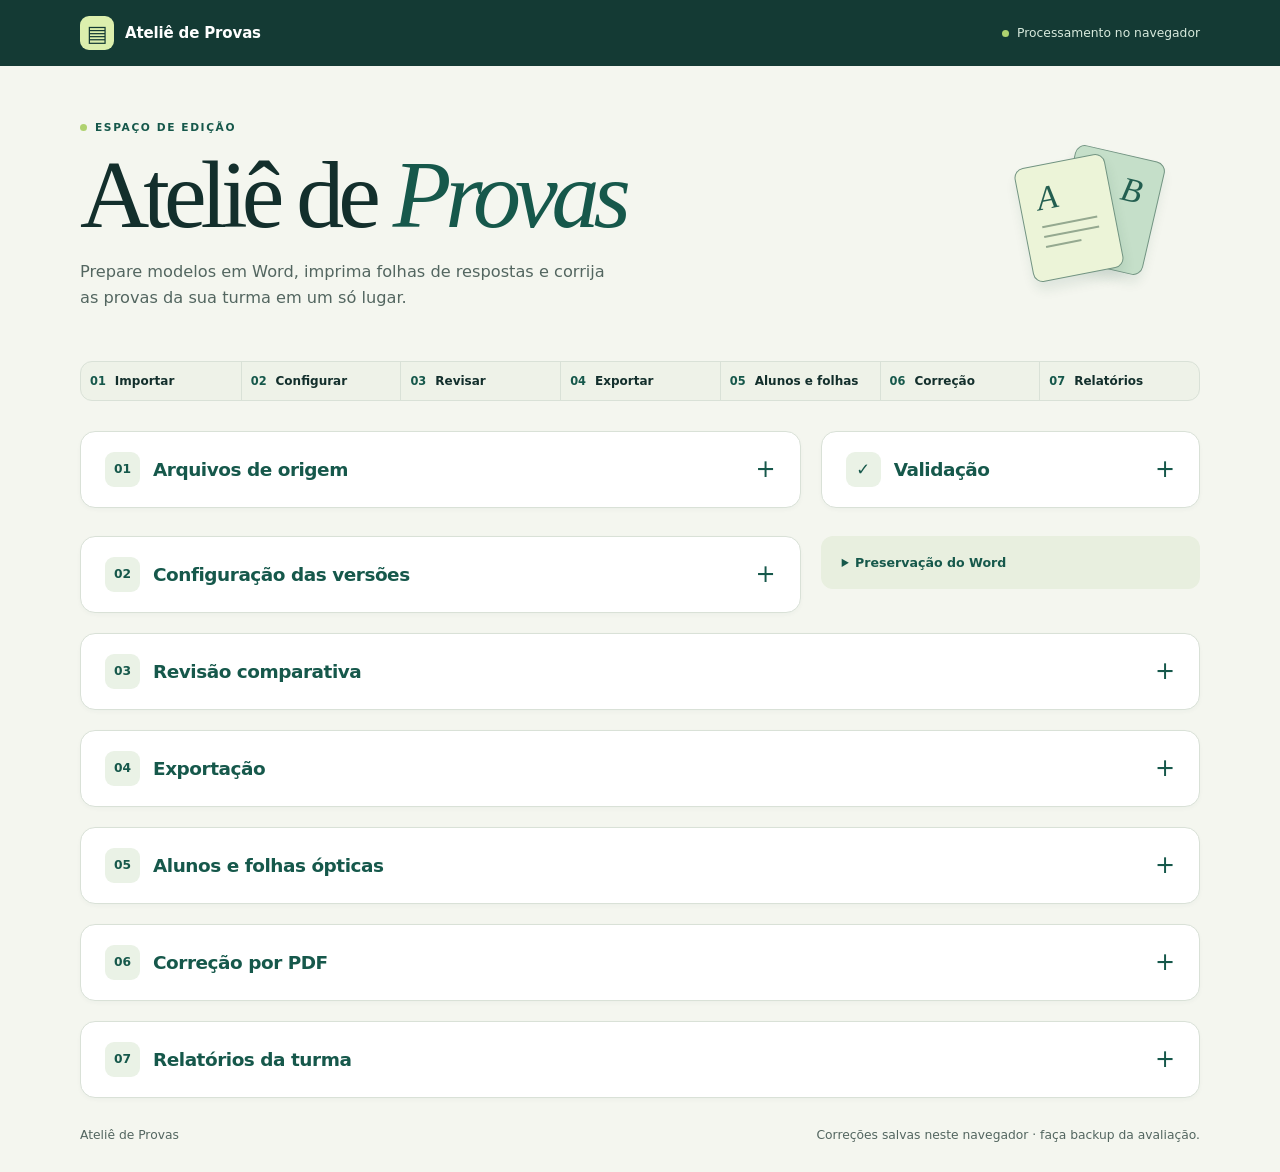
==== index.html @ 63db55b0 "Add files via upload" ====
<!doctype html>
<html lang="pt-BR"><head><meta charset="utf-8"><meta name="viewport" content="width=device-width,initial-scale=1">
<meta name="description" content="Organize, compare e exporte versões editáveis de provas em Word."><title>Ateliê de Provas</title>
<link rel="stylesheet" href="style.css?v=11"><script defer src="zip.js"></script><script defer src="engine.js"></script><script defer src="modules.js?v=10"></script><script defer src="app.js?v=10"></script><script type="module" src="correction.js?v=19"></script></head>
<body><header class="top"><div class="top-inner"><a href="#inicio" class="brand"><span class="mark">▤</span> Ateliê de Provas</a><span class="privacy"><i></i> Processamento no navegador</span></div></header>
<main id="inicio">
<section class="intro"><div><div class="eyebrow"><span></span> ESPAÇO DE EDIÇÃO</div><h1>Ateliê de <em>Provas</em></h1><p>Prepare modelos em Word, imprima folhas de respostas e corrija as provas da sua turma em um só lugar.</p></div><div class="intro-art" aria-hidden="true"><div class="sheet back">B</div><div class="sheet front">A <b></b><b></b><b></b></div></div></section>
<nav aria-label="Etapas" class="steps"><a href="#importar"><b>01</b> Importar</a><a href="#configurar"><b>02</b> Configurar</a><a href="#revisar"><b>03</b> Revisar</a><a href="#exportar"><b>04</b> Exportar</a><a href="#alunos"><b>05</b> Alunos e folhas</a><a href="#correcao"><b>06</b> Correção</a><a href="#relatorios"><b>07</b> Relatórios</a></nav>
<div class="layout"><div class="stack">
<details class="card module-panel" id="importar"><summary class="module-summary"><div class="card-heading"><span class="index">01</span><div><h2>Arquivos de origem</h2><p>Carregue a prova-base e indique as respostas corretas.</p></div></div></summary><div class="module-body">
<label class="drop" id="drop"><input type="file" id="source" accept=".docx"><span class="upload-icon" aria-hidden="true">↑</span><strong id="source-name">Selecionar prova-base</strong><small id="source-info">Arraste ou escolha um arquivo .docx</small></label>
<div class="key-head"><label for="key">Gabarito consolidado</label><label class="file-button"><input type="file" id="key-file" accept=".docx,.csv,.tsv,.txt">Importar gabarito</label></div>
<textarea id="key" rows="3" spellcheck="false" placeholder="Questão;Base;A;B&#10;1;D;C;A&#10;2;C;B;D"></textarea>
<details><summary>Formatos aceitos e exemplo</summary><p>Use uma linha por questão. A primeira coluna tem o número original. A coluna Base tem a letra correta no original. As colunas opcionais A a D indicam a letra desejada por posição em cada versão. Você pode importar uma tabela Word, CSV, TSV ou texto.</p><p>Para informar só as respostas originais, cole uma sequência como <code>1-D, 2-C</code> ou uma coluna de letras na ordem da prova. Se houver gabarito interno completo, o campo pode ficar vazio.</p></details>
</div></details>
<details class="card module-panel" id="configurar"><summary class="module-summary"><div class="card-heading"><span class="index">02</span><div><h2>Configuração das versões</h2><p>Escolha quantos modelos deseja preparar.</p></div></div></summary><div class="module-body">
<fieldset><legend>Quantidade de versões</legend><div class="radios"><label><input type="radio" name="count" value="1"><span>1</span></label><label><input type="radio" name="count" value="2"><span>2</span></label><label><input type="radio" name="count" value="3"><span>3</span></label><label><input type="radio" name="count" value="4" checked><span>4</span></label></div></fieldset>
<div class="checks"><label><input type="checkbox" id="reorder" checked> Reorganizar questões</label><label><input type="checkbox" id="mix" checked> Reorganizar alternativas</label><label><input type="checkbox" id="keep" checked> Manter as linhas de gabarito interno no Word</label></div>
<button class="primary" id="generate" disabled>Gerar versões <span aria-hidden="true">→</span></button>
</div></details></div>
<aside class="stack">
<details class="card monitor module-panel" id="validation-panel"><summary class="module-summary"><div class="card-heading"><span class="index icon">✓</span><div><h2>Validação</h2><p>Acompanhe a conversão.</p></div></div></summary><div class="module-body">
<div id="status" class="status" role="status">Aguardando a prova-base</div><dl><div><dt>Questões detectadas</dt><dd id="q-count">—</dd></div><div><dt>Alternativas detectadas</dt><dd id="a-count">—</dd></div><div><dt>Versões verificadas</dt><dd id="v-count">—</dd></div></dl>
<h3>Registro da conversão</h3><ul id="log" aria-live="polite"><li>Nenhuma conversão iniciada.</li></ul></div></details>
<details class="note module-note"><summary>Preservação do Word</summary><p>Os blocos originais, estilos e elementos do Word são reaproveitados. Os números e letras são atualizados para refletir a nova ordem.</p><p>A prévia é comparativa. A paginação final depende do Word e da nova ordem dos blocos.</p></details>
</aside></div>
<details class="card wide module-panel" id="revisar"><summary class="module-summary"><div class="card-heading"><span class="index">03</span><div><h2>Revisão comparativa</h2><p>Veja a questão original ao lado da versão reorganizada.</p></div></div></summary><div class="module-body">
<div id="review-empty" class="empty">As versões geradas aparecem aqui para revisão.</div>
<div id="review" hidden><div class="review-tools"><label>Versão <select id="version"></select></label><label>Questão <select id="question"></select></label><span class="badge">✓ XML validado</span></div><div class="compare"><article><h3 id="original-title">Original</h3><div class="paper" id="original"></div></article><article><h3 id="output-title">Versão</h3><div class="paper" id="output"></div></article></div><details class="results"><summary>Gabarito e mapa da versão</summary><div class="table-scroll"><table><thead><tr><th>Nova posição</th><th>Questão original</th><th>Gabarito original</th><th>Novo gabarito</th><th>Ordem original das alternativas</th></tr></thead><tbody id="mapping"></tbody></table></div></details></div>
</div></details>
<details class="card wide module-panel" id="exportar"><summary class="module-summary"><div class="card-heading"><span class="index">04</span><div><h2>Exportação</h2><p>Baixe os documentos editáveis e o gabarito consolidado.</p></div></div></summary><div class="module-body"><div id="exports" class="exports"><div class="empty">Gere as versões para liberar os downloads.</div></div></div></details>

<details class="card wide module-panel" id="alunos"><summary class="module-summary"><div class="card-heading"><span class="index">05</span><div><h2>Alunos e folhas ópticas</h2><p>Uma folha A4 por aluno, com 10 a 100 questões e cinco alternativas (A, B, C, D e E).</p></div></div></summary><div class="module-body">
<div class="cor-grid"><div><label for="exam-title">Nome da avaliação</label><input id="exam-title" value="Avaliação" maxlength="100"><label for="roster">Lista de alunos — RA;Nome;Turma;Chamada</label><textarea id="roster" rows="6" placeholder="RA;Nome;Turma;Chamada&#10;001;Ana Silva;1º A;1&#10;002;Bruno Lima;1º A;2"></textarea><label class="file-button">Importar planilha Excel ou CSV<input type="file" id="roster-file" accept=".xlsx,.xls,.csv,.txt"></label><div id="spreadsheet-map" hidden><label for="workbook-sheet">Aba da planilha</label><select id="workbook-sheet"></select><div class="column-map"><label>Coluna do RA<select id="column-ra"></select></label><label>Coluna do nome<select id="column-name"></select></label><label>Coluna do número de chamada<select id="column-call"></select></label></div><p id="sheet-class" class="status"></p><p id="import-preview" class="help"></p><label for="import-mode">Como carregar esta aba</label><select id="import-mode"><option value="replace">Substituir a lista atual</option><option value="append">Acrescentar à lista atual</option></select><button class="secondary" id="apply-roster">Carregar alunos da aba selecionada</button><p class="help">A turma será preenchida automaticamente com o nome da aba selecionada. Não é necessário ter uma coluna de turma. Confira as colunas de RA, nome e chamada; os RAs são mantidos como texto.</p></div></div>
<div><label for="question-count">Quantidade de questões</label><input id="question-count" type="number" min="10" max="100" step="1" readonly aria-describedby="count-help" placeholder="Gere as versões primeiro"><p id="count-help" class="help">Total automático de questões objetivas das versões geradas nas etapas 01 a 04. Todas as versões devem ter o mesmo total, entre 10 e 100 questões, com cinco alternativas por questão.</p><label for="exam-versions">Versões disponíveis nesta avaliação</label><input id="exam-versions" value="A B C D" placeholder="A B C D" maxlength="60"><p class="help">Informe de 1 a 6 versões, separadas por espaço (ex.: A B C D ou 1 2 3 4). O aluno deverá marcar uma delas no cartão.</p><label for="grading-keys">Gabaritos por modelo</label><textarea id="grading-keys" rows="6" placeholder="A: A B C D E A B C D E&#10;B: B A E C D B A E C D"></textarea><button class="secondary" id="use-models">Usar gabaritos das versões geradas</button><p class="help">Use A a E. Para anular uma questão, use X. Cada gabarito deve ter o mesmo total de questões objetivas das versões geradas. Para imprimir os cartões, o gabarito pode ficar vazio. Preencha antes de corrigir. Se editar o gabarito após a correção, clique em <strong>Salvar avaliação</strong> para recalcular as notas com as respostas já confirmadas.</p><label for="max-grade">Nota máxima</label><input id="max-grade" type="number" min="0.1" max="1000000" step="0.1" value="10"></div></div>
<details id="student-manager"><summary>Escolher ou remover alunos importados</summary><p class="help">Marque os alunos que participarão desta avaliação. Somente os marcados entram nos cartões, na correção e no percentual de participação. A planilha original não é alterada. Salve a avaliação para aplicar as mudanças.</p><div class="cor-actions"><label for="student-search">Buscar nome, RA ou chamada</label><input id="student-search" type="search" placeholder="Buscar aluno"><label for="student-group">Turma</label><select id="student-group"><option value="">Todas as turmas</option></select><button class="secondary" id="select-visible">Selecionar exibidos</button><button class="secondary" id="unselect-visible">Desmarcar exibidos</button><button class="secondary" id="remove-unselected">Remover desmarcados</button><button class="secondary" id="undo-roster" disabled>Desfazer última remoção</button></div><p id="selection-status" class="status" role="status"></p><div id="student-choice-table" class="table-scroll student-choice-table"></div></details><details id="scoring-editor"><summary>Pesos e pontuação por questão</summary><label for="scoring-mode">Forma de calcular a nota</label><select id="scoring-mode"><option value="equal">Questões com o mesmo valor</option><option value="weights">Pesos diferentes, distribuídos na nota máxima</option><option value="points">Pontos diretos por questão</option></select><div id="scoring-fields" hidden><label for="question-scores">Questão original; peso ou pontos — uma por linha</label><textarea id="question-scores" rows="6" placeholder="1;2&#10;2;1&#10;3;0,5"></textarea><p class="help">Os valores seguem a questão original quando a ordem muda nas versões. Aceita vírgula decimal e zero. A soma precisa ser maior que zero. No modo pontos, a nota máxima é a soma dos pontos.</p><div id="scoring-preview" class="table-scroll"></div></div><p id="scoring-summary" class="status" role="status">Todas as questões têm o mesmo valor.</p><p class="help">Salve a avaliação para recalcular as notas já corrigidas. As respostas dos alunos serão preservadas quando mudar apenas a pontuação.</p></details><div class="cor-actions"><button class="primary" id="save-exam">Salvar avaliação</button><button class="secondary" id="print-sheets">Imprimir folhas / Salvar PDF</button><button class="secondary" id="backup">Baixar backup</button><label class="file-button">Restaurar backup<input type="file" id="restore" accept=".json"></label><button type="button" class="secondary" id="clear-assessment">Limpar dados da avaliação</button></div><div id="exam-status" class="status" role="status">Cadastre a turma e os gabaritos para começar.</div><p class="help">Os dados são salvos apenas neste navegador. Baixe um backup para guardar ou transferir a avaliação. A importação de backup substitui a avaliação após sua confirmação.</p></div></details>
<details class="card wide module-panel" id="correcao"><summary class="module-summary"><div class="card-heading"><span class="index">06</span><div><h2>Correção por PDF</h2><p>Digitalize as folhas deste site em A4, na vertical, com os quatro quadrados dos cantos visíveis.</p></div></div></summary><div class="module-body">
<div class="checks"><label><input type="checkbox" id="auto-confirm-scans" checked> Confirmar automaticamente pelo RA da folha</label></div>
<p class="help">O site confere o RA e o nome no cabeçalho. Quando a leitura não identificar os alunos e as folhas estiverem na ordem da lista, use Vincular folhas em lote.</p>
<label class="drop"><input type="file" id="scans" accept=".pdf,image/png,image/jpeg" multiple><span class="upload-icon">↑</span><strong>Selecionar PDF ou imagens</strong><small>Leitura local. Para fotos, mantenha a folha reta e bem iluminada.</small></label>
<div class="cor-actions"><button type="button" id="clear-scans" class="secondary" disabled>Limpar folhas importadas</button><span class="help">As correções confirmadas ficam salvas.</span></div>
<div id="scan-status" class="status" role="status">A confirmação automática exige aluno identificado, quatro referências, versão reconhecida e respostas sem dúvida.</div>
<section id="pending-scans" aria-labelledby="pending-scan-heading" hidden>
<h3 id="pending-scan-heading" tabindex="-1">Folhas pendentes de revisão</h3>
<p id="pending-scan-count" class="help" role="status"></p>
<details id="bulk-links" class="bulk-links" hidden>
<summary>Vincular folhas em lote</summary>
<p class="help">Use quando as páginas selecionadas estiverem na mesma sequência da lista de alunos. Indique quem corresponde à primeira página e confira a prévia, especialmente se houve faltas ou páginas puladas.</p>
<div class="cor-grid">
<label>Turma <select id="bulk-group"></select></label>
<label>Aluno da primeira página <select id="bulk-student"></select></label>
<label>Primeira página da fila <input id="bulk-first" type="number" min="1" step="1" value="1"></label>
<label>Última página da fila <input id="bulk-last" type="number" min="1" step="1" aria-describedby="bulk-end-help"><small id="bulk-end-help" class="help">Em branco, usa a última página importada.</small></label>
</div>
<div id="bulk-preview" class="table-scroll"></div>
<div class="checks"><label><input id="bulk-grade" type="checkbox" checked> Registrar também as notas das folhas com leitura completa</label></div>
<div class="cor-actions"><button type="button" id="apply-bulk-links" class="primary" disabled>Aplicar vínculos em lote</button></div>
<p id="bulk-status" class="status" role="status"></p>
</details>
<div id="pending-scan-table" class="table-scroll"></div>
</section>
<div id="review-scans" hidden><div class="cor-actions"><button id="prev-scan" class="secondary">← Anterior</button><span id="page-label" tabindex="-1"></span><button id="next-scan" class="secondary">Próxima →</button></div><div class="cor-grid"><div><canvas id="scan-preview" aria-label="Folha digitalizada"></canvas></div><div><label for="scan-student">Aluno desta página</label><select id="scan-student"></select><label for="scan-model">Modelo da prova</label><select id="scan-model"></select><p id="read-status" class="help"></p><div id="answers-grid"></div><p class="help">? indica marcação duvidosa; — indica resposta em branco. Duas marcas exigem revisão. Clique na resposta para ajustar.</p><button class="primary" id="confirm-scan">Confirmar correção desta página</button></div></div></div></div></details>
<details class="card wide module-panel" id="relatorios"><summary class="module-summary"><div class="card-heading"><span class="index">07</span><div><h2>Relatórios da turma</h2><p>Somente páginas revisadas e confirmadas entram nas notas.</p></div></div></summary><div class="module-body"><div id="grade-stats" class="cor-stats"></div><div class="cor-actions"><button class="secondary" id="export-grades">Exportar relatório Excel</button><button class="secondary" id="print-report">Imprimir relatório / PDF</button><button type="button" class="secondary" id="clear-results" disabled>Limpar resultados</button></div><div id="report-status" class="status" role="status"></div><div class="report-filter"><label for="report-group">Filtrar detalhes por turma</label><select id="report-group"><option value="">Todas as turmas</option></select></div><details class="report-section"><summary>Participação e desempenho por turma</summary><div class="report-section-body"><p class="help">Participação = alunos com correção confirmada ÷ alunos cadastrados. As médias consideram somente correções confirmadas.</p><div id="class-stats" class="table-scroll"></div></div></details><details class="report-section"><summary>Notas individuais</summary><div class="report-section-body"><div class="table-scroll"><table><thead><tr><th>Aluno</th><th>Turma</th><th>Chamada</th><th>Modelo</th><th>Acertos</th><th>Nota</th></tr></thead><tbody id="grades"></tbody></table></div></div></details><details class="report-section"><summary>Gráfico de colunas — desempenho geral e por turma</summary><div class="report-section-body"><p class="help">Percentual médio da pontuação alcançada. Selecione uma coluna para ver alunos, acertos e notas.</p><div id="performance-columns" class="column-chart"></div><div id="performance-people" class="table-scroll"></div></div></details><details class="report-section"><summary>Gráfico de colunas — acertos por questão</summary><div class="report-section-body"><p class="help">Cada coluna mostra a quantidade e o percentual de acertos. Selecione uma coluna para identificar os alunos que acertaram. Questões anuladas contam como ponto atribuído.</p><div id="question-columns" class="column-chart"></div><p id="chart-question-summary" class="status"></p><div id="chart-correct-students" class="table-scroll"></div><div id="question-stats" class="table-scroll"></div></div></details><details class="report-section"><summary>Mesma questão nas diferentes versões</summary><div class="report-section-body"><div id="original-stats" class="table-scroll"></div></div></details><details id="individual-review"><summary>Revisar cada questão individualmente</summary><div class="cor-actions"><label for="report-model">Versão</label><select id="report-model"></select><label for="report-question">Questão</label><select id="report-question"></select><button class="secondary" id="question-prev">← Anterior</button><button class="secondary" id="question-next">Próxima →</button></div><div id="question-content" class="paper question-content"></div><div id="question-summary" class="help"></div><div id="answer-distribution" class="table-scroll"></div><h3>Respostas dos alunos nesta questão</h3><div id="question-students" class="table-scroll"></div></details></div></details>
</main><footer><span>Ateliê de Provas</span><span>Correções salvas neste navegador · faça backup da avaliação.</span></footer></body></html>
---- style.css ----
:root{--ink:#132f2c;--muted:#536660;--green:#16584b;--paper:#f4f6ef;--line:#d9e1d7;--white:#fff;--lime:#dcefad;font-family:system-ui,-apple-system,sans-serif;color:var(--ink);background:var(--paper);font-size:15px;scroll-behavior:smooth}
*{box-sizing:border-box}body{margin:0}a{color:inherit;text-decoration:none}button,input,textarea,select{font:inherit}button,summary,select{cursor:pointer}[hidden]{display:none!important}:focus-visible{outline:3px solid #2b9077;outline-offset:3px}
.top{background:#143a34;color:#fff}.top-inner,main,footer{width:min(1120px,calc(100% - 48px));margin:auto}.top-inner{height:66px;display:flex;align-items:center;justify-content:space-between}.brand{display:flex;align-items:center;gap:11px;font-weight:650;letter-spacing:-.01em}.mark{background:var(--lime);color:#143a34;display:grid;place-items:center;border-radius:9px;width:34px;height:34px;font-size:22px}.privacy{font-size:.82rem;color:#d7e9dc;display:flex;gap:8px;align-items:center}.privacy i,.eyebrow span{width:7px;height:7px;background:#afd26f;border-radius:50%;display:inline-block}
.intro{padding:55px 45px 50px 0;display:flex;justify-content:space-between;align-items:center;gap:25px}.eyebrow{font-size:.71rem;font-weight:800;letter-spacing:.15em;color:var(--green);display:flex;align-items:center;gap:8px}h1{font-family:Georgia,serif;font-weight:500;letter-spacing:-.063em;line-height:.98;font-size:clamp(3.1rem,8vw,6.4rem);margin:14px 0 17px}h1 em{color:var(--green);font-weight:500}.intro p{max-width:525px;color:var(--muted);margin:0;font-size:1.08rem;line-height:1.6}.intro-art{position:relative;width:142px;height:136px;flex:none}.sheet{position:absolute;width:92px;height:116px;border-radius:10px;border:1px solid #729482;display:flex;flex-direction:column;padding:14px 17px;font:italic 34px Georgia;color:#235e50;box-shadow:0 8px 12px #1a463218}.back{background:#c5dfc9;right:0;top:4px;transform:rotate(13deg);align-items:flex-end}.front{background:#ecf4d8;left:10px;top:12px;transform:rotate(-11deg)}.sheet b{height:2px;width:100%;background:#95a990;margin-top:8px}.sheet b:last-child{width:65%}
.steps{display:grid;grid-template-columns:repeat(4,1fr);border:1px solid var(--line);background:#eef2e8;border-radius:12px;margin-bottom:22px;overflow:hidden}.steps a{padding:12px 15px;display:flex;gap:9px;align-items:center;font-weight:650}.steps a+a{border-left:1px solid var(--line)}.steps a:hover{background:#e3edd9}.steps b{color:var(--green);font-size:.76rem;font-variant-numeric:tabular-nums}.layout{display:grid;grid-template-columns:1.9fr 1fr;gap:20px}.stack{display:flex;flex-direction:column;gap:20px}.card{background:var(--white);border:1px solid var(--line);border-radius:15px;padding:24px;box-shadow:0 2px 4px #183c3008;scroll-margin-top:15px}.card-heading{display:flex;align-items:flex-start;gap:13px;margin-bottom:20px}.index{width:35px;height:35px;display:grid;place-items:center;flex:none;border-radius:9px;background:#eaf2e6;color:var(--green);font-weight:800;font-size:.82rem}.index.icon{font-size:1.1rem}h2,h3,p{margin:0}h2{font-size:1.23rem;letter-spacing:-.025em}.card-heading p{color:var(--muted);font-size:.88rem;margin-top:4px}.drop{position:relative;display:grid;justify-items:center;gap:5px;padding:20px 10px;text-align:center;border:1px dashed #8baa98;border-radius:11px;background:#f5f8f0;cursor:pointer;color:#204b41;overflow-wrap:anywhere}.drop:hover,.drop.over{background:#eaf2e0}.drop input,.file-button input,.radios input{position:absolute;opacity:0;width:1px;height:1px}.drop:focus-within,.file-button:focus-within,.radios label:focus-within{outline:3px solid #2b9077;outline-offset:3px}.upload-icon{background:#e4efd9;border-radius:8px;width:33px;height:33px;display:grid;place-items:center;font-size:20px;margin-bottom:4px}.drop small{color:var(--muted)}.key-head{display:flex;justify-content:space-between;gap:12px;align-items:center;margin:16px 0 7px;font-weight:650}.file-button,.secondary{position:relative;color:var(--green);background:#f1f6ed;border:1px solid #d4e2d3;border-radius:8px;padding:7px 10px;cursor:pointer;font-size:.83rem;font-weight:650;text-align:center}.file-button:hover,.secondary:hover{background:#e0eedc}textarea,select{border:1px solid #bdcfc2;border-radius:8px;background:#fbfcfa;color:var(--ink);padding:8px 10px}textarea{width:100%;resize:vertical}details{margin-top:8px;color:var(--muted);font-size:.84rem}summary{font-weight:650;color:var(--green)}details p{margin-top:8px;line-height:1.55}fieldset{border:0;padding:0;margin:0 0 16px}legend{font-weight:650;margin-bottom:8px}.radios{display:flex;gap:7px}.radios label{position:relative;cursor:pointer}.radios span{display:grid;place-items:center;width:43px;height:39px;border:1px solid var(--line);border-radius:8px;font-weight:650}.radios input:checked+span{color:white;background:var(--green);border-color:var(--green)}.checks{display:grid;gap:9px;margin:0 0 19px}.checks label{display:flex;align-items:center;gap:8px}.checks input{accent-color:var(--green);width:16px;height:16px}.primary{display:flex;align-items:center;gap:18px;border:0;background:var(--green);color:white;border-radius:9px;padding:11px 15px;font-weight:700}.primary:disabled{opacity:.48;cursor:default}.primary:not(:disabled):hover{background:#104639}.status,.badge{padding:8px 10px;background:#eff3e9;color:#31574b;border-radius:7px;font-size:.85rem;font-weight:650}.status.error{background:#fae9e5;color:#8c2820}.status.success,.badge{background:#e5f1da;color:#26543c}.monitor dl{margin:13px 0 19px}.monitor dl div{display:flex;justify-content:space-between;gap:8px;border-bottom:1px solid #e9eee8;padding:10px 0;font-size:.87rem}.monitor dd{margin:0;font-weight:750}.monitor dt{color:var(--muted)}h3{font-size:.9rem}.monitor ul{margin:8px 0 0;padding-left:16px;color:var(--muted);font-size:.83rem;line-height:1.5;overflow-wrap:anywhere}.monitor li+li{margin-top:6px}.monitor li.error{color:#8c2820}.note{border-radius:12px;background:#e8efdf;padding:19px 21px}.note p{font-size:.86rem;line-height:1.55;color:#39534b;margin-top:8px}
.wide{margin-top:20px}.empty{background:#f5f8f2;border:1px dashed var(--line);padding:18px;border-radius:9px;color:var(--muted);font-size:.89rem}.review-tools{display:flex;align-items:center;flex-wrap:wrap;gap:12px;margin-bottom:14px}.review-tools label{font-weight:650;display:flex;align-items:center;gap:6px}.compare{display:grid;grid-template-columns:1fr 1fr;gap:12px}.compare article{min-width:0;background:#eef3ec;border:1px solid var(--line);border-radius:10px;padding:10px}.compare h3{padding:3px 4px 8px}.paper{background:white;border-radius:6px;padding:14px;line-height:1.5;overflow-wrap:anywhere;min-height:145px;color:#1e2c27}.paper p{white-space:pre-wrap;margin:0 0 .35em}.paper table{margin:8px 0}.paper img{max-width:100%;height:auto}.table-scroll{overflow:auto}.results{margin-top:17px}table{width:100%;border-collapse:collapse;margin-top:9px}th,td{text-align:left;border:1px solid var(--line);padding:6px 8px;vertical-align:top}th{background:#eef3ea}.exports{display:flex;gap:8px;flex-wrap:wrap}.exports .empty{width:100%}footer{display:flex;justify-content:space-between;gap:12px;padding:30px 0;color:var(--muted);font-size:.82rem}
@media(max-width:720px){.top-inner,main,footer{width:calc(100% - 28px)}.layout,.compare{grid-template-columns:1fr}.intro{padding:32px 0 27px}.intro-art{transform:scale(.66);transform-origin:right center;width:100px}.steps a{padding:9px 7px;gap:4px;font-size:.76rem}.card{padding:17px}.privacy{font-size:.7rem}}@media(max-width:380px){.intro-art{display:none}.privacy{max-width:115px}}
.steps{grid-template-columns:repeat(7,1fr)}.steps a{font-size:.8rem;padding:12px 9px}.cor-grid{display:grid;grid-template-columns:1fr 1fr;gap:24px}.cor-grid label{display:block;font-weight:650;margin:12px 0 7px}.cor-grid input:not([type=file]),.cor-grid select{width:100%;padding:9px;border:1px solid var(--line);border-radius:7px;background:white}.cor-actions{display:flex;gap:10px;align-items:center;flex-wrap:wrap;margin:18px 0}.help{color:var(--muted);font-size:.85rem;line-height:1.6}.cor-stats{display:flex;gap:12px;flex-wrap:wrap}.cor-stats div{background:#eef3e9;border-radius:10px;padding:16px;flex:1;min-width:130px}.cor-stats b{display:block;font-size:1.8rem}#scan-preview{width:100%;border:1px solid var(--line)}#answers-grid{display:grid;grid-template-columns:repeat(5,1fr);gap:7px}#answers-grid label{font-size:.8rem;margin:0}#answers-grid select{padding:6px}.uncertain{background:#fff0cd!important}button.secondary{background:#f1f5eb;color:var(--green);border:1px solid var(--line);border-radius:8px;padding:10px 14px}.cor-grid textarea{width:100%}@media(max-width:800px){.steps{grid-template-columns:repeat(4,1fr)}.cor-grid{grid-template-columns:1fr}.steps a{font-size:.75rem}} 
.column-map{display:grid;grid-template-columns:1fr 1fr;gap:10px}#spreadsheet-map{margin-top:15px;padding:14px;background:#f4f7ef;border-radius:9px}.column-map label{font-size:.85rem}
#relatorios>select,.cor-actions select{padding:8px;border:1px solid var(--line);border-radius:7px;background:white;max-width:100%}.question-content p{white-space:pre-wrap}.question-content{margin:12px 0;border:1px solid var(--line)}#individual-review{margin-top:20px}#class-stats th,#question-stats th{white-space:nowrap}#relatorios td{font-size:.86rem}
#student-manager{margin-top:20px}#student-manager summary{font-weight:700}.student-choice-table{max-height:410px;overflow:auto}#student-search{padding:9px;border:1px solid var(--line);border-radius:7px;max-width:100%}.student-choice-table input[type=checkbox]{width:18px;height:18px;accent-color:var(--green)}.student-choice-table th{position:sticky;top:0;background:#eef3ea}
#scoring-editor{margin-top:20px}#scoring-editor summary{font-weight:700}#scoring-editor label{display:block;margin:12px 0 7px}#scoring-mode{padding:9px;border:1px solid var(--line);border-radius:7px;max-width:100%}#question-scores{width:100%;max-width:520px}.column-chart{border:1px solid var(--line);border-radius:10px;margin:16px 0;padding:15px;background:#fbfcf8;overflow:auto}.column-plot{display:flex;min-width:300px;align-items:flex-start}.column-axis{white-space:pre;display:flex;line-height:90px;font-size:.72rem;color:var(--muted);margin-top:4px;width:42px;flex-shrink:0}.columns{display:flex;gap:12px;align-items:flex-start;min-width:0;flex:1;background:repeating-linear-gradient(to top,transparent 0,transparent 89px,#d9e1d7 90px);background-size:100% 180px;background-repeat:no-repeat;background-position:0 40px}.column-button{border:1px solid transparent;border-radius:8px;padding:4px 5px;background:transparent;min-width:90px;max-width:125px;flex:1;display:flex;flex-direction:column;align-items:center;color:var(--ink)}.column-button:hover,.column-button[aria-pressed=true]{background:#e8f1dd;border-color:var(--green)}.column-value{font-size:.74rem;height:36px;display:flex;align-items:center;justify-content:center}.column-track{height:180px;display:flex;align-items:flex-end;width:38px}.vertical-column{width:100%;background:var(--green);border-radius:5px 5px 0 0;min-height:1px}.column-label{font-size:.8rem;font-weight:650;padding-top:9px;min-height:38px;overflow-wrap:anywhere}
.module-panel{padding:0;min-width:0}.module-summary{display:flex;align-items:center;gap:16px;list-style:none;padding:20px 24px;cursor:pointer}.module-summary::-webkit-details-marker{display:none}.module-summary:after{content:'+';font-size:24px;font-weight:500;color:var(--green);margin-left:auto;flex-shrink:0}.module-panel[open]>.module-summary:after{content:'−'}.module-summary .card-heading{margin:0;align-items:center}.module-summary .card-heading p{display:none}.module-summary h2{margin:0}.module-summary:hover{background:#f2f6eb;border-radius:14px}.module-panel[open]>.module-summary{border-bottom:1px solid var(--line);margin-bottom:20px}.module-body{padding:0 24px 24px}.module-note>summary{font-weight:700;color:var(--green)}.report-section{border:1px solid var(--line);border-radius:9px;margin-top:15px}.report-section>summary{padding:14px;font-weight:700}.report-section-body{padding:0 14px 15px}.report-filter{display:flex;gap:10px;align-items:center;flex-wrap:wrap;margin-top:15px}.report-filter select{padding:8px;border:1px solid var(--line);border-radius:7px}#student-manager>summary,#scoring-editor>summary,#individual-review>summary{padding:8px 0}@media(max-width:720px){.module-summary{padding:16px}.module-body{padding:0 16px 18px}.module-summary h2{font-size:1rem}}

.bulk-links{margin:1rem 0;padding:1rem;background:#f5f8f2;border:1px solid var(--line);border-radius:9px}
.bulk-links summary{font-weight:700}
.bulk-links .cor-grid{gap:.5rem 1rem}
.bulk-links .cor-grid small{display:block;margin-top:.25rem}
.bulk-links .table-scroll{max-height:16rem;margin-top:.75rem}
.bulk-links .checks{margin-top:.75rem}
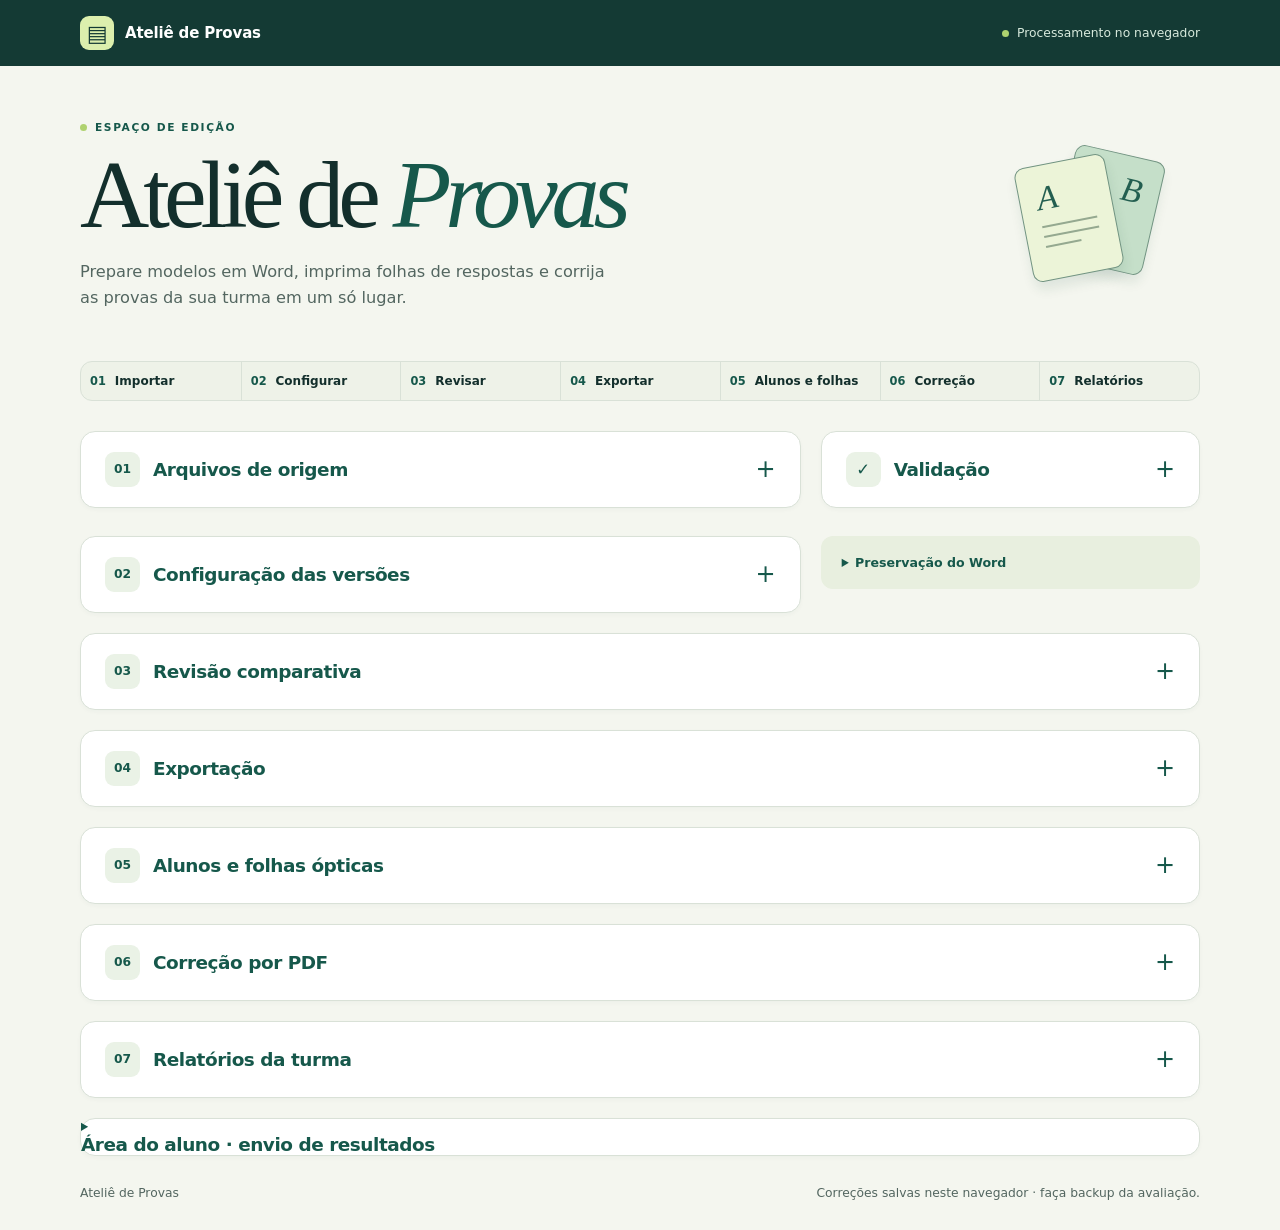
==== commit ec0ec042: "Add files via upload" ====
--- a/index.html
+++ b/index.html
@@ -61,4 +61,4 @@
 </section>
 <div id="review-scans" hidden><div class="cor-actions"><button id="prev-scan" class="secondary">← Anterior</button><span id="page-label" tabindex="-1"></span><button id="next-scan" class="secondary">Próxima →</button></div><div class="cor-grid"><div><canvas id="scan-preview" aria-label="Folha digitalizada"></canvas></div><div><label for="scan-student">Aluno desta página</label><select id="scan-student"></select><label for="scan-model">Modelo da prova</label><select id="scan-model"></select><p id="read-status" class="help"></p><div id="answers-grid"></div><p class="help">? indica marcação duvidosa; — indica resposta em branco. Duas marcas exigem revisão. Clique na resposta para ajustar.</p><button class="primary" id="confirm-scan">Confirmar correção desta página</button></div></div></div></div></details>
 <details class="card wide module-panel" id="relatorios"><summary class="module-summary"><div class="card-heading"><span class="index">07</span><div><h2>Relatórios da turma</h2><p>Somente páginas revisadas e confirmadas entram nas notas.</p></div></div></summary><div class="module-body"><div id="grade-stats" class="cor-stats"></div><div class="cor-actions"><button class="secondary" id="export-grades">Exportar relatório Excel</button><button class="secondary" id="print-report">Imprimir relatório / PDF</button><button type="button" class="secondary" id="clear-results" disabled>Limpar resultados</button></div><div id="report-status" class="status" role="status"></div><div class="report-filter"><label for="report-group">Filtrar detalhes por turma</label><select id="report-group"><option value="">Todas as turmas</option></select></div><details class="report-section"><summary>Participação e desempenho por turma</summary><div class="report-section-body"><p class="help">Participação = alunos com correção confirmada ÷ alunos cadastrados. As médias consideram somente correções confirmadas.</p><div id="class-stats" class="table-scroll"></div></div></details><details class="report-section"><summary>Notas individuais</summary><div class="report-section-body"><div class="table-scroll"><table><thead><tr><th>Aluno</th><th>Turma</th><th>Chamada</th><th>Modelo</th><th>Acertos</th><th>Nota</th></tr></thead><tbody id="grades"></tbody></table></div></div></details><details class="report-section"><summary>Gráfico de colunas — desempenho geral e por turma</summary><div class="report-section-body"><p class="help">Percentual médio da pontuação alcançada. Selecione uma coluna para ver alunos, acertos e notas.</p><div id="performance-columns" class="column-chart"></div><div id="performance-people" class="table-scroll"></div></div></details><details class="report-section"><summary>Gráfico de colunas — acertos por questão</summary><div class="report-section-body"><p class="help">Cada coluna mostra a quantidade e o percentual de acertos. Selecione uma coluna para identificar os alunos que acertaram. Questões anuladas contam como ponto atribuído.</p><div id="question-columns" class="column-chart"></div><p id="chart-question-summary" class="status"></p><div id="chart-correct-students" class="table-scroll"></div><div id="question-stats" class="table-scroll"></div></div></details><details class="report-section"><summary>Mesma questão nas diferentes versões</summary><div class="report-section-body"><div id="original-stats" class="table-scroll"></div></div></details><details id="individual-review"><summary>Revisar cada questão individualmente</summary><div class="cor-actions"><label for="report-model">Versão</label><select id="report-model"></select><label for="report-question">Questão</label><select id="report-question"></select><button class="secondary" id="question-prev">← Anterior</button><button class="secondary" id="question-next">Próxima →</button></div><div id="question-content" class="paper question-content"></div><div id="question-summary" class="help"></div><div id="answer-distribution" class="table-scroll"></div><h3>Respostas dos alunos nesta questão</h3><div id="question-students" class="table-scroll"></div></details></div></details>
-</main><footer><span>Ateliê de Provas</span><span>Correções salvas neste navegador · faça backup da avaliação.</span></footer></body></html>
+<details class="card wide module-panel"><summary><h2>Área do aluno · envio de resultados</h2></summary><div class="module-body"><p><a href="aluno.html" target="_blank" rel="noopener">Abrir área do aluno</a></p><p>Entre com sua conta de professor no Supabase. Envie novamente após salvar mudanças nas notas ou anulações. Apenas correções confirmadas são enviadas.</p><label>E-mail do professor<input id="portal-email" type="email" autocomplete="username"></label><label>Senha<input id="portal-password" type="password" autocomplete="current-password"></label><button id="portal-login">Entrar</button><button id="portal-logout">Sair</button><label>Código único da avaliação<input id="portal-exam" placeholder="quimica-1bim-2026"></label><p>Reutilize o mesmo código para atualizar esta avaliação. Use outro código para uma nova avaliação.</p><label>Vínculos RA; UUID da conta do aluno<textarea id="portal-links" rows="6" placeholder="12345; UUID copiado de Authentication / Users"></textarea></label><label><input type="checkbox" id="portal-publish"> Liberar consulta das notas</label><label><input type="checkbox" id="portal-details"> Liberar respostas e gabarito por questão</label><button id="portal-send">Enviar / atualizar resultados</button><p id="portal-status" role="status" aria-live="polite">Configuração do Supabase necessária. As contas são vinculadas pelo professor.</p></div></details></main><footer><span>Ateliê de Provas</span><span>Correções salvas neste navegador · faça backup da avaliação.</span></footer><script type="module" src="professor-portal.js"></script></body></html>
